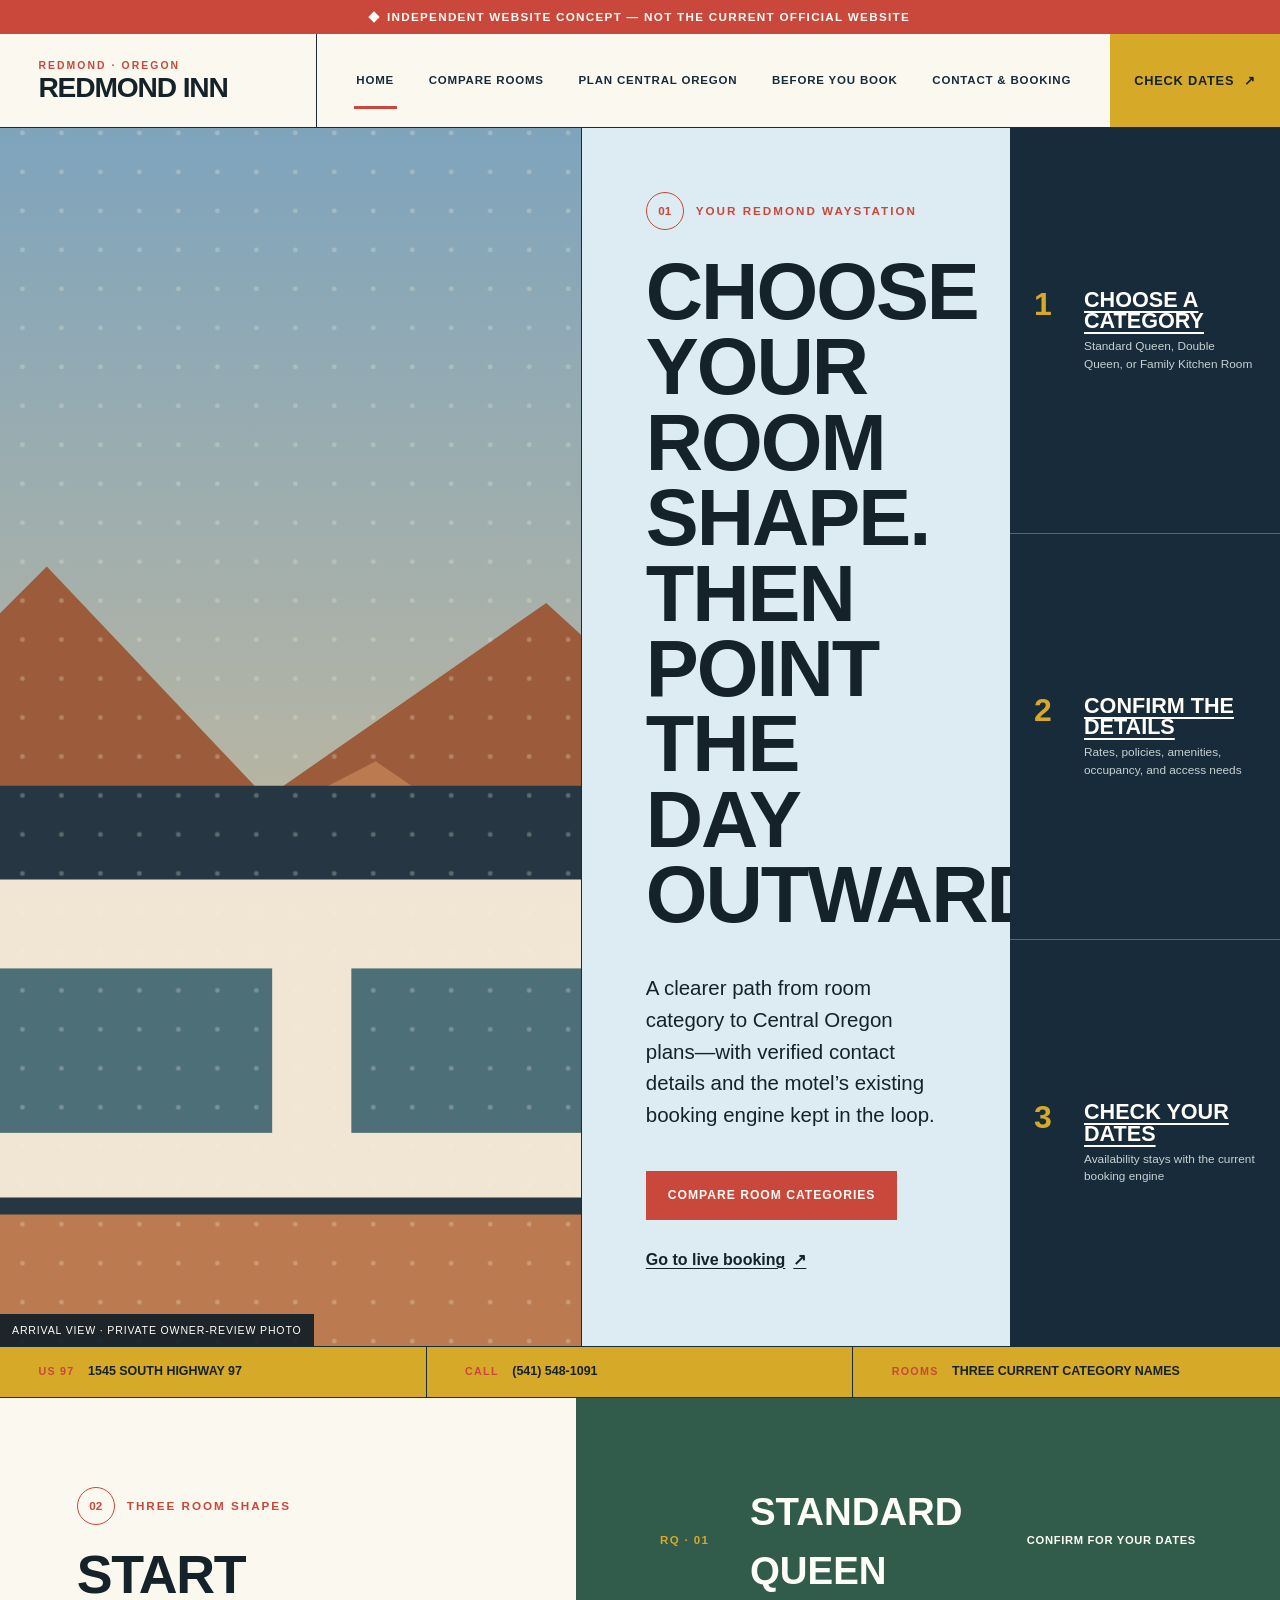
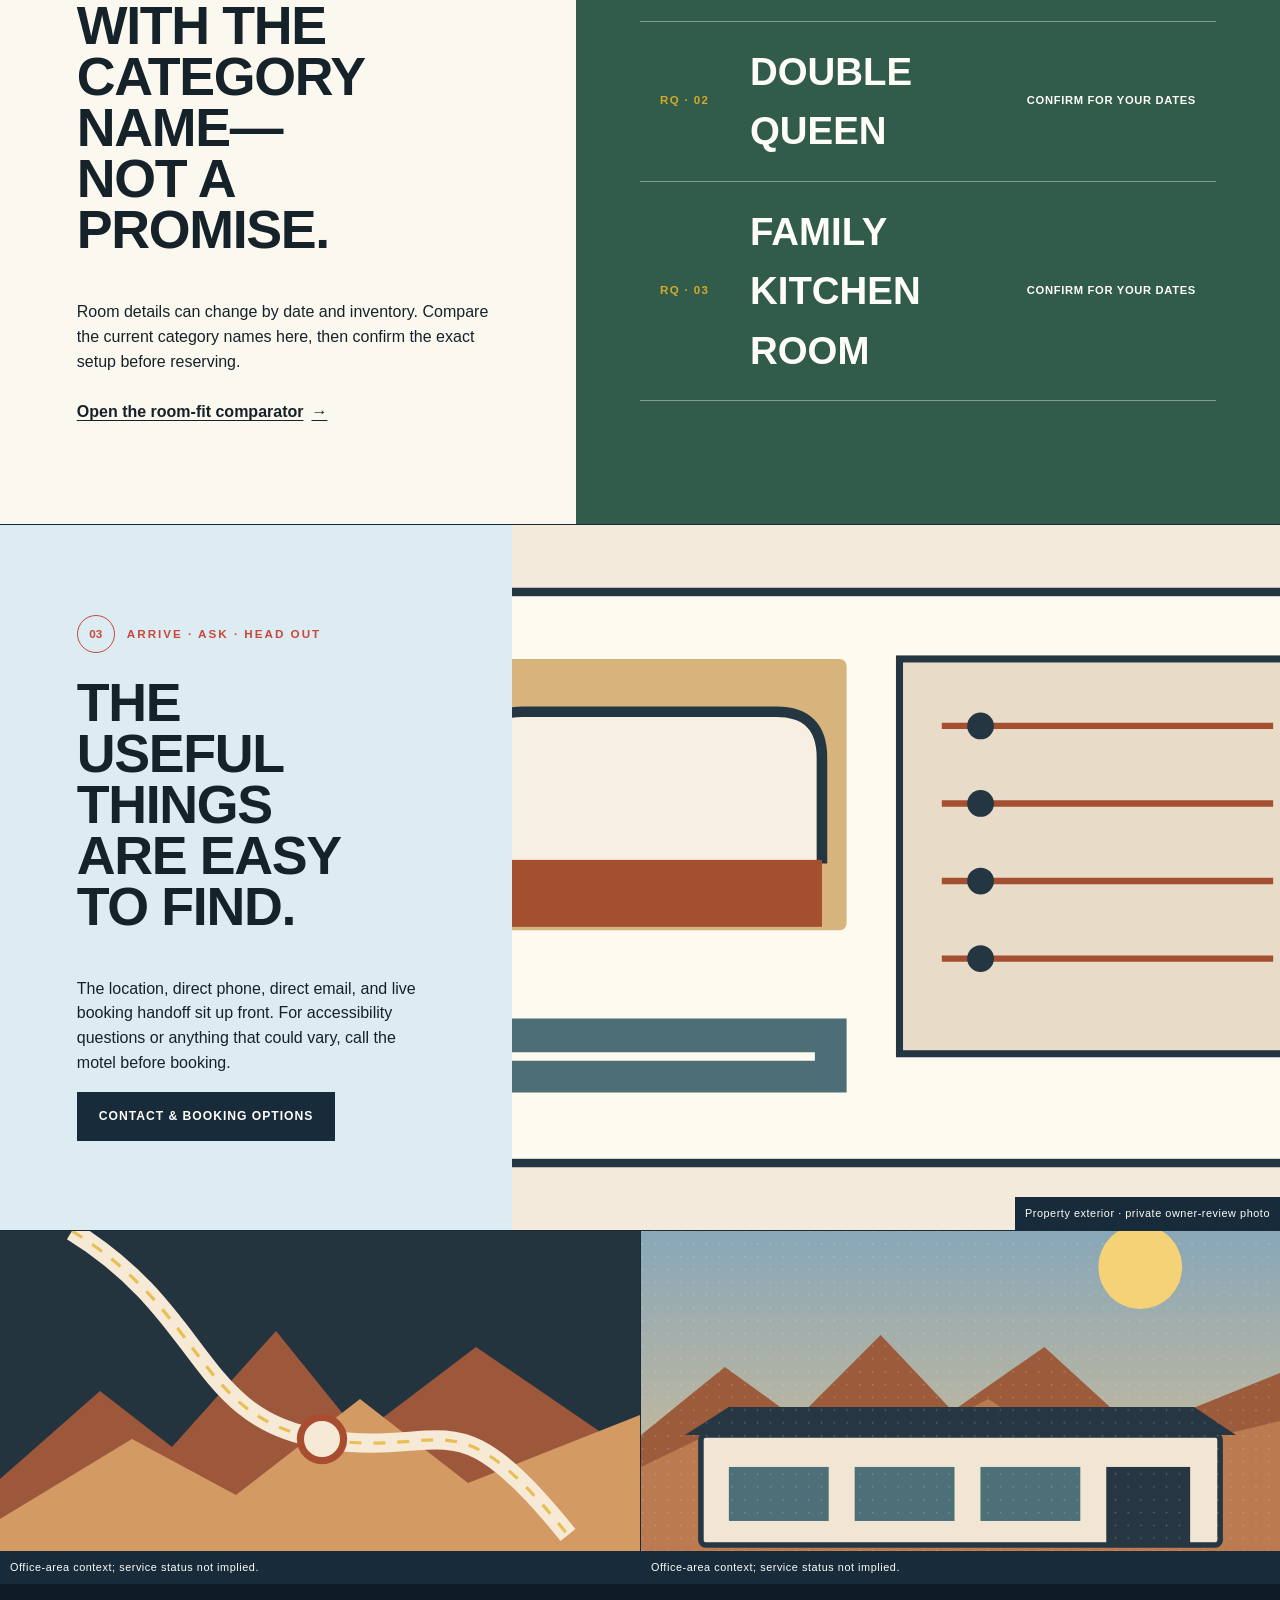
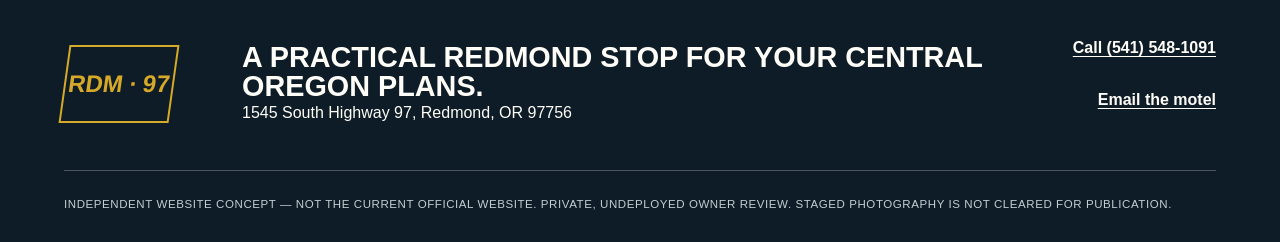
==== index.html @ b7475f48 "Publish sanitized independent concept preview" ====
<!doctype html>
<html lang="en">
<head>
  <meta charset="utf-8">
  <meta name="viewport" content="width=device-width, initial-scale=1">
  <meta name="robots" content="noindex, nofollow, noarchive">
  <meta name="googlebot" content="noindex, nofollow, noarchive">
  <meta name="referrer" content="no-referrer">
  <meta http-equiv="X-UA-Compatible" content="IE=edge">
  <title>Redmond Inn | Private Owner-Review Concept</title>
  <meta name="description" content="Private, undeployed website concept for Redmond Inn in Redmond, Oregon.">
  <link rel="stylesheet" href="./assets/styles.css">
</head>
<body data-route="home">
  
    <a class="skip-link" href="#main-content">Skip to main content</a>
    <div class="concept-strip"><span class="concept-dot" aria-hidden="true"></span>Independent website concept — not the current official website</div>
    <header class="site-header">
      <a class="brand" href="./index.html" aria-label="Redmond Inn concept home">
        <span class="brand-kicker">Redmond · Oregon</span>
        <span class="brand-name">Redmond Inn</span>
      </a>
      <button class="nav-toggle" type="button" aria-expanded="false" aria-controls="primary-nav"><span>Menu</span><span class="nav-toggle-mark" aria-hidden="true">+</span></button>
      <nav class="primary-nav" id="primary-nav" aria-label="Primary navigation"><a href="./index.html" aria-current="page">Home</a><a href="./compare-rooms/index.html">Compare Rooms</a><a href="./plan-central-oregon/index.html">Plan Central Oregon</a><a href="./before-you-book/index.html">Before You Book</a><a href="./contact-booking/index.html">Contact & Booking</a></nav>
      <a class="header-book" href="https://live.ipms247.com/booking/book-rooms-redmondinn">Check dates <span aria-hidden="true">↗</span></a>
    </header>
  <main id="main-content">
    <section class="home-masthead" aria-labelledby="home-title">
      <div class="masthead-photo">
        <img class="hero-image" src="assets/public-art/desert-waystation.svg" alt="Redmond Inn motel exterior and roadside sign" loading="lazy" decoding="async">
        <p class="photo-label">Arrival view · private owner-review photo</p>
      </div>
      <div class="masthead-copy">
        <p class="route-eyebrow"><span>01</span>Your Redmond waystation</p>
        <h1 id="home-title">Choose your room shape. Then point the day outward.</h1>
        <p class="lede">A clearer path from room category to Central Oregon plans—with verified contact details and the motel’s existing booking engine kept in the loop.</p>
        <div class="masthead-actions">
          <a class="button button-primary" href="./compare-rooms/index.html">Compare room categories</a>
          <a class="text-link" href="https://live.ipms247.com/booking/book-rooms-redmondinn">Go to live booking <span aria-hidden="true">↗</span></a>
        </div>
      </div>
      <aside class="decision-rail" aria-label="Three-step booking path">
        <ol>
          <li><span>1</span><a href="./compare-rooms/index.html">Choose a category</a><small>Standard Queen, Double Queen, or Family Kitchen Room</small></li>
          <li><span>2</span><a href="./before-you-book/index.html">Confirm the details</a><small>Rates, policies, amenities, occupancy, and access needs</small></li>
          <li><span>3</span><a href="https://live.ipms247.com/booking/book-rooms-redmondinn">Check your dates</a><small>Availability stays with the current booking engine</small></li>
        </ol>
      </aside>
    </section>

    <section class="route-band" aria-label="Verified motel details">
      <p><span>US 97</span> 1545 South Highway 97</p>
      <p><span>Call</span> (541) 548-1091</p>
      <p><span>Rooms</span> Three current category names</p>
    </section>

    <section class="home-rooms content-grid" aria-labelledby="room-shapes-title">
      <div class="section-intro">
        <p class="route-eyebrow"><span>02</span>Three room shapes</p>
        <h2 id="room-shapes-title">Start with the category name—not a promise.</h2>
        <p>Room details can change by date and inventory. Compare the current category names here, then confirm the exact setup before reserving.</p>
        <a class="text-link" href="./compare-rooms/index.html">Open the room-fit comparator <span aria-hidden="true">→</span></a>
      </div>
      <div class="room-key-stack" aria-label="Current room categories">
        <a href="./compare-rooms/index.html#standard-queen"><span>RQ · 01</span><strong>Standard Queen</strong><em>Confirm for your dates</em></a>
        <a href="./compare-rooms/index.html#double-queen"><span>RQ · 02</span><strong>Double Queen</strong><em>Confirm for your dates</em></a>
        <a href="./compare-rooms/index.html#family-kitchen"><span>RQ · 03</span><strong>Family Kitchen Room</strong><em>Confirm for your dates</em></a>
      </div>
    </section>

    <section class="arrival-story" aria-labelledby="arrival-title">
      <div class="arrival-copy">
        <p class="route-eyebrow"><span>03</span>Arrive · ask · head out</p>
        <h2 id="arrival-title">The useful things are easy to find.</h2>
        <p>The location, direct phone, direct email, and live booking handoff sit up front. For accessibility questions or anything that could vary, call the motel before booking.</p>
        <a class="button button-dark" href="./contact-booking/index.html">Contact & booking options</a>
      </div>
      <figure class="arrival-wide">
        <img class="wide-image" src="assets/public-art/room-ledger.svg" alt="Long exterior view of the two-story Redmond Inn motel" loading="lazy" decoding="async">
        <figcaption>Property exterior · private owner-review photo</figcaption>
      </figure>
      <div class="office-pair">
        <figure><img class="" src="assets/public-art/central-oregon-route.svg" alt="Redmond Inn office area with counter and tables" loading="lazy" decoding="async"><figcaption>Office-area context; service status not implied.</figcaption></figure>
        <figure><img class="" src="assets/public-art/desert-waystation.svg" alt="Redmond Inn office seating area near the entrance" loading="lazy" decoding="async"><figcaption>Office-area context; service status not implied.</figcaption></figure>
      </div>
    </section></main>
  
    <footer class="site-footer">
      <div class="footer-marker" aria-hidden="true">RDM · 97</div>
      <div>
        <p class="footer-title">A practical Redmond stop for your Central Oregon plans.</p>
        <p>1545 South Highway 97, Redmond, OR 97756</p>
      </div>
      <div class="footer-actions">
        <a href="tel:+15415481091">Call (541) 548-1091</a>
        <a href="mailto:redmond_inn@yahoo.com">Email the motel</a>
      </div>
      <p class="footer-concept">Independent website concept — not the current official website. Private, undeployed owner review. Staged photography is not cleared for publication.</p>
    </footer>
    <script src="./assets/site.js" defer></script>
</body>
</html>
---- assets/styles.css ----
:root {
  --basalt: #172b3b;
  --basalt-deep: #0d1c27;
  --sky: #dcecf2;
  --sand: #f3efe3;
  --paper: #fbf8ef;
  --gold: #d6a928;
  --green: #315c4c;
  --red: #c9473b;
  --ink: #15222a;
  --muted: #58666d;
  --line: #9ba6a4;
  --white: #fffdf7;
  --display: "Arial Narrow", "Bahnschrift Condensed", "Roboto Condensed", sans-serif;
  --body: Inter, Aptos, "Segoe UI", Arial, sans-serif;
  --max: 1440px;
}

*, *::before, *::after { box-sizing: border-box; }
html { scroll-behavior: smooth; }
body {
  margin: 0;
  min-width: 320px;
  overflow-x: hidden;
  background: var(--paper);
  color: var(--ink);
  font-family: var(--body);
  font-size: 16px;
  line-height: 1.55;
}
img { display: block; width: 100%; height: auto; }
a { color: inherit; text-underline-offset: 0.18em; }
button, a { -webkit-tap-highlight-color: transparent; }
button { font: inherit; }
h1, h2, h3, p, figure { margin-top: 0; }
h1, h2, h3 {
  font-family: var(--display);
  font-stretch: condensed;
  line-height: 0.95;
  letter-spacing: -0.025em;
  text-transform: uppercase;
}
h1 { max-width: 18ch; margin-bottom: 0.5em; font-size: clamp(3rem, 7vw, 7.4rem); }
h2 { font-size: clamp(2rem, 4.2vw, 4.3rem); }
p { max-width: 68ch; }
:focus-visible { outline: 4px solid var(--gold); outline-offset: 3px; }

.skip-link {
  position: fixed;
  z-index: 100;
  top: 12px;
  left: 12px;
  padding: 12px 16px;
  transform: translateY(-160%);
  background: var(--white);
  color: var(--basalt);
  font-weight: 800;
}
.skip-link:focus { transform: none; }
.concept-strip {
  display: flex;
  min-height: 34px;
  align-items: center;
  justify-content: center;
  gap: 9px;
  padding: 6px 18px;
  background: var(--red);
  color: var(--white);
  font-size: 0.73rem;
  font-weight: 800;
  letter-spacing: 0.11em;
  text-align: center;
  text-transform: uppercase;
}
.concept-dot { width: 8px; height: 8px; background: var(--white); transform: rotate(45deg); }
.site-header {
  position: relative;
  z-index: 20;
  display: grid;
  grid-template-columns: minmax(170px, 0.8fr) minmax(540px, 2fr) auto;
  min-height: 94px;
  align-items: stretch;
  border-bottom: 1px solid var(--basalt);
  background: var(--paper);
}
.brand {
  display: flex;
  min-height: 44px;
  flex-direction: column;
  justify-content: center;
  padding: 14px clamp(18px, 3vw, 52px);
  border-right: 1px solid var(--basalt);
  text-decoration: none;
}
.brand-kicker { color: var(--red); font-size: 0.65rem; font-weight: 900; letter-spacing: 0.2em; text-transform: uppercase; }
.brand-name { font-family: var(--display); font-size: clamp(1.55rem, 2.2vw, 2.4rem); font-weight: 900; letter-spacing: -0.04em; line-height: 1; text-transform: uppercase; }
.primary-nav { display: flex; align-items: stretch; justify-content: center; }
.primary-nav a {
  position: relative;
  display: flex;
  min-height: 44px;
  align-items: center;
  padding: 12px clamp(9px, 1.35vw, 22px);
  color: var(--basalt);
  font-size: 0.72rem;
  font-weight: 800;
  letter-spacing: 0.07em;
  text-align: center;
  text-decoration: none;
  text-transform: uppercase;
}
.primary-nav a::after { position: absolute; right: 20%; bottom: 18px; left: 20%; height: 3px; background: var(--red); content: ""; transform: scaleX(0); }
.primary-nav a:hover::after, .primary-nav a[aria-current="page"]::after { transform: scaleX(1); }
.header-book {
  display: flex;
  min-width: 155px;
  min-height: 44px;
  align-items: center;
  justify-content: center;
  gap: 10px;
  padding: 16px 24px;
  background: var(--gold);
  font-size: 0.8rem;
  font-weight: 900;
  letter-spacing: 0.06em;
  text-decoration: none;
  text-transform: uppercase;
}
.nav-toggle { display: none; }

main { max-width: var(--max); margin: 0 auto; }
.route-eyebrow { display: flex; align-items: center; gap: 12px; margin-bottom: 24px; color: var(--red); font-size: 0.73rem; font-weight: 900; letter-spacing: 0.17em; text-transform: uppercase; }
.route-eyebrow span { display: grid; width: 38px; height: 38px; place-items: center; border: 1px solid currentColor; border-radius: 50%; letter-spacing: 0; }
.lede { max-width: 58ch; font-size: clamp(1.05rem, 1.6vw, 1.35rem); line-height: 1.55; }
.button {
  display: inline-flex;
  min-height: 48px;
  align-items: center;
  justify-content: center;
  gap: 8px;
  padding: 13px 20px;
  border: 2px solid transparent;
  font-size: 0.76rem;
  font-weight: 900;
  letter-spacing: 0.08em;
  text-align: center;
  text-decoration: none;
  text-transform: uppercase;
}
.button-primary { background: var(--red); color: var(--white); }
.button-dark { background: var(--basalt); color: var(--white); }
.button-outline { border-color: var(--basalt); background: transparent; color: var(--basalt); }
.button:hover { filter: brightness(1.1); }
.text-link { display: inline-flex; min-height: 44px; align-items: center; gap: 8px; font-weight: 800; }
.topo-label { color: var(--red); font-size: 0.72rem; font-weight: 900; letter-spacing: 0.16em; text-transform: uppercase; }

.home-masthead {
  display: grid;
  min-height: 740px;
  grid-template-columns: minmax(0, 1.15fr) minmax(360px, 0.85fr) 270px;
  grid-template-rows: 1fr;
  background: var(--sky);
  border-bottom: 1px solid var(--basalt);
}
.masthead-photo { position: relative; min-height: 700px; overflow: hidden; }
.hero-image { height: 100%; object-fit: cover; }
.photo-label { position: absolute; bottom: 0; left: 0; max-width: none; margin: 0; padding: 8px 12px; background: rgba(13,28,39,0.9); color: var(--white); font-size: 0.66rem; letter-spacing: 0.08em; text-transform: uppercase; }
.masthead-copy { display: flex; flex-direction: column; justify-content: center; padding: clamp(40px, 5vw, 88px); border-left: 1px solid var(--basalt); }
.masthead-copy h1 { font-size: clamp(3.4rem, 6.2vw, 6.8rem); }
.masthead-actions { display: flex; flex-wrap: wrap; align-items: center; gap: 18px; margin-top: 20px; }
.decision-rail { background: var(--basalt); color: var(--white); }
.decision-rail ol { height: 100%; margin: 0; padding: 0; list-style: none; }
.decision-rail li { display: grid; min-height: 33.333%; grid-template-columns: 38px 1fr; align-content: center; gap: 6px 12px; padding: 28px 24px; border-bottom: 1px solid rgba(255,255,255,0.28); }
.decision-rail li:last-child { border-bottom: 0; }
.decision-rail li > span { grid-row: 1 / span 2; color: var(--gold); font-family: var(--display); font-size: 2rem; font-weight: 900; line-height: 1; }
.decision-rail a { display: flex; min-height: 44px; align-items: center; font-family: var(--display); font-size: 1.35rem; font-weight: 900; line-height: 1; text-transform: uppercase; }
.decision-rail small { color: #c7d1d1; font-size: 0.74rem; line-height: 1.45; }
.route-band { display: grid; grid-template-columns: repeat(3, 1fr); border-bottom: 1px solid var(--basalt); background: var(--gold); }
.route-band p { margin: 0; padding: 15px clamp(18px, 3vw, 44px); border-right: 1px solid var(--basalt); font-size: 0.78rem; font-weight: 800; text-transform: uppercase; }
.route-band p:last-child { border-right: 0; }
.route-band span { margin-right: 10px; color: var(--red); font-size: 0.67rem; letter-spacing: 0.12em; }
.content-grid { display: grid; grid-template-columns: 0.9fr 1.1fr; border-bottom: 1px solid var(--basalt); }
.section-intro { padding: clamp(60px, 7vw, 110px) clamp(24px, 6vw, 90px); background: var(--paper); }
.section-intro h2 { max-width: 10ch; }
.room-key-stack { padding: clamp(36px, 5vw, 74px); background: var(--green); }
.room-key-stack a { display: grid; grid-template-columns: 90px 1fr auto; min-height: 110px; align-items: center; padding: 20px; border-bottom: 1px solid rgba(255,255,255,0.4); color: var(--white); text-decoration: none; }
.room-key-stack a:hover { background: rgba(255,255,255,0.08); }
.room-key-stack span { color: var(--gold); font-size: 0.72rem; font-weight: 900; letter-spacing: 0.12em; }
.room-key-stack strong { font-family: var(--display); font-size: clamp(1.7rem, 3vw, 3rem); text-transform: uppercase; }
.room-key-stack em { font-size: 0.7rem; font-style: normal; font-weight: 800; letter-spacing: 0.06em; text-align: right; text-transform: uppercase; }
.arrival-story { display: grid; grid-template-columns: 0.8fr 1.2fr; }
.arrival-copy { padding: clamp(60px, 7vw, 110px) clamp(24px, 6vw, 90px); background: var(--sky); }
.arrival-copy h2 { max-width: 10ch; }
.arrival-wide { position: relative; min-height: 470px; margin: 0; }
.wide-image { height: 100%; object-fit: cover; }
figcaption { padding: 8px 10px; background: var(--basalt); color: var(--white); font-size: 0.68rem; letter-spacing: 0.05em; }
.arrival-wide figcaption { position: absolute; right: 0; bottom: 0; }
.office-pair { display: grid; grid-column: 1 / -1; grid-template-columns: 1fr 1fr; }
.office-pair figure { margin: 0; border-top: 1px solid var(--basalt); }
.office-pair figure + figure { border-left: 1px solid var(--basalt); }
.office-pair img { aspect-ratio: 16 / 8; object-fit: cover; }

.page-heading { display: grid; grid-template-columns: minmax(0, 1.2fr) minmax(330px, 0.65fr); align-items: end; gap: clamp(30px, 6vw, 110px); min-height: 480px; padding: clamp(60px, 8vw, 120px) clamp(24px, 7vw, 104px); border-bottom: 1px solid var(--basalt); }
.page-heading h1 { margin-bottom: 0; }
.rooms-heading { background: var(--sky); }
.plan-heading { background: var(--gold); }
.before-heading { background: var(--green); color: var(--white); }
.before-heading .route-eyebrow { color: var(--gold); }
.contact-heading { background: var(--basalt); color: var(--white); }
.contact-heading .route-eyebrow { color: var(--gold); }

.comparator { display: grid; grid-template-columns: 0.65fr 1fr 1fr; border-bottom: 1px solid var(--basalt); }
.comparator-label, .comparator-result { padding: clamp(28px, 4vw, 56px); }
.comparator-label { background: var(--basalt); color: var(--white); }
.comparator-label span, .comparator-result > span { color: var(--gold); font-size: 0.68rem; font-weight: 900; letter-spacing: 0.16em; text-transform: uppercase; }
.comparator-label p { margin: 15px 0 0; font-family: var(--display); font-size: 2rem; font-weight: 800; line-height: 1; text-transform: uppercase; }
.comparator-controls { display: grid; }
.comparator-controls button { display: grid; grid-template-columns: 40px 1fr; min-height: 72px; align-items: center; border: 0; border-bottom: 1px solid var(--basalt); background: var(--paper); color: var(--basalt); text-align: left; text-transform: uppercase; cursor: pointer; }
.comparator-controls button:last-child { border-bottom: 0; }
.comparator-controls button[aria-pressed="true"] { background: var(--red); color: var(--white); }
.comparator-controls button span { font-family: var(--display); font-size: 1.5rem; font-weight: 900; text-align: center; }
.comparator-result { border-left: 1px solid var(--basalt); background: var(--gold); }
.comparator-result strong { display: block; margin: 12px 0; font-family: var(--display); font-size: clamp(2rem, 4vw, 4rem); line-height: 0.95; text-transform: uppercase; }
.room-list { background: var(--paper); }
.room-card { display: grid; grid-template-columns: minmax(300px, 0.65fr) minmax(0, 1.35fr); border-bottom: 1px solid var(--basalt); scroll-margin-top: 20px; }
.room-card[data-selected="true"] { box-shadow: inset 9px 0 var(--red); }
.room-card-heading { padding: clamp(42px, 6vw, 86px); }
.room-number { color: var(--red); font-size: 0.72rem; font-weight: 900; letter-spacing: 0.16em; }
.room-card h2 { margin: 20px 0; }
.room-gallery { display: grid; min-height: 430px; border-left: 1px solid var(--basalt); }
.room-gallery-2 { grid-template-columns: 1fr 1fr; }
.room-gallery-3 { grid-template-columns: 1fr 1fr; grid-template-rows: 1fr 1fr; }
.room-gallery-3 img:first-child { grid-row: 1 / -1; }
.room-gallery img { height: 100%; min-height: 0; object-fit: cover; }
.room-gallery img + img { border-left: 1px solid var(--basalt); }
.room-gallery-3 img:nth-child(3) { border-top: 1px solid var(--basalt); }
.confirm-grid { display: grid; grid-column: 1 / -1; grid-template-columns: repeat(4, 1fr); margin: 0; border-top: 1px solid var(--basalt); }
.confirm-grid div { padding: 22px clamp(16px, 2.5vw, 32px); border-right: 1px solid var(--basalt); }
.confirm-grid div:last-child { border-right: 0; }
.confirm-grid dt { color: var(--red); font-size: 0.66rem; font-weight: 900; letter-spacing: 0.1em; text-transform: uppercase; }
.confirm-grid dd { margin: 6px 0 0; font-weight: 750; }
.card-actions { display: flex; grid-column: 1 / -1; align-items: center; gap: 22px; padding: 22px clamp(20px, 4vw, 56px); border-top: 1px solid var(--basalt); background: var(--sky); }
.truth-callout { display: grid; grid-template-columns: 180px 1fr auto; align-items: center; gap: 36px; padding: clamp(45px, 6vw, 85px); background: var(--gold); }
.truth-callout h2 { max-width: 14ch; margin-bottom: 12px; }
.truth-marker { display: grid; aspect-ratio: 1; place-items: center; border: 2px solid var(--basalt); border-radius: 50%; font-family: var(--display); font-weight: 900; text-align: center; text-transform: uppercase; }

.landscape-feature { display: grid; grid-template-columns: 1.55fr 0.65fr; border-bottom: 1px solid var(--basalt); }
.landscape-feature figure { position: relative; min-height: 620px; margin: 0; }
.landscape-image { height: 100%; object-fit: cover; }
.landscape-feature figcaption { position: absolute; bottom: 0; left: 0; }
.landscape-copy { display: flex; flex-direction: column; justify-content: end; padding: clamp(45px, 6vw, 90px); background: var(--basalt); color: var(--white); }
.landscape-copy h2 { margin: 20px 0; }
.planning-grid { display: grid; grid-template-columns: repeat(4, 1fr); }
.planning-grid article { min-height: 370px; padding: clamp(30px, 4vw, 58px); border-right: 1px solid var(--basalt); border-bottom: 1px solid var(--basalt); }
.planning-grid article:last-child { border-right: 0; }
.planning-grid article:nth-child(even) { background: var(--sky); }
.planning-grid article > span { display: block; margin-bottom: 70px; color: var(--red); font-family: var(--display); font-size: 2.5rem; font-weight: 900; }
.planning-grid h2 { font-size: clamp(1.8rem, 2.7vw, 2.8rem); }
.direction-strip { display: grid; grid-template-columns: 1fr 2fr 1fr; align-items: center; padding: 22px clamp(22px, 5vw, 70px); background: var(--red); color: var(--white); text-align: center; }
.direction-strip p { margin: 0; font-size: 0.74rem; font-weight: 900; letter-spacing: 0.1em; text-transform: uppercase; }
.direction-strip strong { font-family: var(--display); font-size: clamp(1.4rem, 2.5vw, 2.8rem); letter-spacing: 0.06em; }
.next-step-panel { display: grid; grid-template-columns: 1fr auto; align-items: end; gap: 40px; padding: clamp(60px, 8vw, 120px); background: var(--paper); }
.next-step-panel h2 { max-width: 13ch; }
.stacked-actions { display: grid; min-width: 230px; gap: 12px; }

.confirmation-board { display: grid; grid-template-columns: 0.7fr 1.3fr; border-bottom: 1px solid var(--basalt); }
.board-intro { padding: clamp(45px, 6vw, 90px); background: var(--gold); }
.board-intro > span { font-size: 0.7rem; font-weight: 900; letter-spacing: 0.15em; text-transform: uppercase; }
.board-intro h2 { margin-top: 60px; }
.confirmation-list details { border-bottom: 1px solid var(--basalt); background: var(--paper); }
.confirmation-list details:last-child { border-bottom: 0; }
.confirmation-list summary { display: grid; min-height: 76px; grid-template-columns: 52px 1fr 30px; align-items: center; padding: 14px 24px; font-family: var(--display); font-size: clamp(1.3rem, 2.4vw, 2.2rem); font-weight: 900; line-height: 1; text-transform: uppercase; cursor: pointer; }
.confirmation-list summary::marker { content: ""; }
.confirmation-list summary span { color: var(--red); font-size: 1rem; }
.confirmation-list summary b { font-size: 1.8rem; font-weight: 400; }
.confirmation-list details[open] summary b { transform: rotate(45deg); }
.confirmation-list details p { margin: 0; padding: 0 70px 26px 76px; color: var(--muted); }
.call-path { display: grid; grid-template-columns: 150px 1fr auto; align-items: center; gap: clamp(26px, 5vw, 70px); padding: clamp(50px, 7vw, 100px); background: var(--sky); }
.call-path-marker { display: grid; aspect-ratio: 1; place-items: center; border: 2px solid var(--basalt); border-radius: 50%; font-family: var(--display); font-size: 2rem; font-weight: 900; line-height: 0.9; text-align: center; }
.call-path h2 { max-width: 15ch; margin: 20px 0; }
.booking-boundary { display: grid; grid-template-columns: 0.8fr 1fr 0.7fr; gap: 60px; padding: clamp(55px, 7vw, 100px); background: var(--basalt); color: var(--white); }
.booking-boundary > div > span { color: var(--gold); font-size: 0.68rem; font-weight: 900; letter-spacing: 0.15em; text-transform: uppercase; }
.booking-boundary ul { margin: 0; padding: 0; list-style: none; }
.booking-boundary li { padding: 12px 0; border-bottom: 1px solid rgba(255,255,255,0.3); font-weight: 800; }

.contact-switchboard { display: grid; grid-template-columns: 1.1fr 1fr 1fr; }
.contact-card { display: flex; min-width: 0; min-height: 430px; flex-direction: column; align-items: flex-start; padding: clamp(38px, 5vw, 72px); border-right: 1px solid var(--basalt); border-bottom: 1px solid var(--basalt); background: var(--paper); }
.contact-card:last-child { border-right: 0; }
.contact-card-book { background: var(--gold); }
.contact-code { color: var(--red); font-size: 0.7rem; font-weight: 900; letter-spacing: 0.15em; }
.contact-card h2 { margin: 50px 0 22px; overflow-wrap: anywhere; font-size: clamp(2rem, 3.6vw, 3.8rem); }
.contact-card .button { margin-top: auto; }
.address-panel { display: grid; grid-template-columns: 1.25fr 0.75fr; align-items: center; gap: 50px; padding: clamp(55px, 8vw, 115px); background: var(--sky); }
.address-panel h2 { margin: 24px 0 0; }
.address-note { padding: 34px; border: 1px solid var(--basalt); background: var(--paper); }
.address-note strong { color: var(--red); font-size: 0.72rem; letter-spacing: 0.13em; text-transform: uppercase; }
.address-note p { margin: 14px 0 0; }
.contact-assurance { padding: clamp(60px, 9vw, 130px) 24px; text-align: center; }
.contact-assurance h2 { margin: 50px auto 20px; }
.contact-assurance p { margin-right: auto; margin-left: auto; }
.assurance-line { display: grid; max-width: 800px; grid-template-columns: 1fr auto 1fr; align-items: center; gap: 20px; margin: 0 auto; color: var(--red); font-size: 0.68rem; letter-spacing: 0.15em; }
.assurance-line span { height: 1px; background: var(--red); }

.site-footer {
  display: grid;
  max-width: var(--max);
  grid-template-columns: 140px 1fr auto;
  align-items: center;
  gap: 38px;
  margin: 0 auto;
  padding: 52px clamp(24px, 5vw, 72px) 28px;
  background: var(--basalt-deep);
  color: var(--white);
}
.footer-marker { display: grid; width: 110px; height: 78px; place-items: center; border: 2px solid var(--gold); color: var(--gold); font-family: var(--display); font-size: 1.5rem; font-weight: 900; transform: skew(-8deg); }
.footer-title { margin-bottom: 8px; font-family: var(--display); font-size: 1.8rem; font-weight: 900; line-height: 1; text-transform: uppercase; }
.site-footer p { margin-bottom: 0; }
.footer-actions { display: grid; gap: 8px; text-align: right; }
.footer-actions a { min-height: 44px; font-weight: 800; }
.footer-concept { grid-column: 1 / -1; max-width: none; padding-top: 25px; border-top: 1px solid rgba(255,255,255,0.25); color: #c3ced0; font-size: 0.72rem; letter-spacing: 0.05em; text-transform: uppercase; }

@media (max-width: 1100px) {
  .site-header { grid-template-columns: 1fr auto auto; }
  .nav-toggle { display: flex; min-width: 110px; min-height: 44px; align-items: center; justify-content: space-between; gap: 18px; padding: 14px 20px; border: 0; border-right: 1px solid var(--basalt); background: var(--paper); font-size: 0.72rem; font-weight: 900; letter-spacing: 0.1em; text-transform: uppercase; cursor: pointer; }
  .nav-toggle-mark { font-size: 1.6rem; font-weight: 400; }
  .nav-toggle[aria-expanded="true"] .nav-toggle-mark { transform: rotate(45deg); }
  .primary-nav { position: absolute; top: 100%; right: 0; left: 0; display: none; flex-direction: column; border-bottom: 1px solid var(--basalt); background: var(--paper); box-shadow: 0 18px 24px rgba(13,28,39,0.18); }
  .primary-nav[data-open="true"] { display: flex; }
  .primary-nav a { justify-content: center; border-top: 1px solid #c6ccc8; }
  .home-masthead { grid-template-columns: minmax(0, 1.05fr) minmax(340px, 0.95fr); grid-template-rows: 1fr auto; }
  .decision-rail { grid-column: 1 / -1; }
  .decision-rail ol { display: grid; grid-template-columns: repeat(3, 1fr); }
  .decision-rail li { min-height: 160px; border-right: 1px solid rgba(255,255,255,0.28); border-bottom: 0; }
  .decision-rail li:last-child { border-right: 0; }
  .comparator { grid-template-columns: 0.7fr 1fr; }
  .comparator-result { grid-column: 1 / -1; border-top: 1px solid var(--basalt); border-left: 0; }
  .planning-grid { grid-template-columns: repeat(2, 1fr); }
  .planning-grid article:nth-child(2) { border-right: 0; }
  .truth-callout { grid-template-columns: 130px 1fr; }
  .truth-callout .button { grid-column: 2; justify-self: start; }
  .booking-boundary { grid-template-columns: 1fr 1fr; }
  .booking-boundary > p { grid-column: 1 / -1; }
  .contact-switchboard { grid-template-columns: 1fr 1fr; }
  .contact-card-book { grid-column: 1 / -1; min-height: 340px; }
}

@media (max-width: 760px) {
  h1 { font-size: clamp(3rem, 14vw, 5rem); }
  h2 { font-size: clamp(2rem, 10vw, 3.5rem); }
  .concept-strip { min-height: 44px; font-size: 0.62rem; }
  .site-header { grid-template-columns: 1fr auto; min-height: 76px; }
  .brand { padding: 12px 18px; border-right: 0; }
  .header-book { display: none; }
  .nav-toggle { min-width: 104px; border-left: 1px solid var(--basalt); border-right: 0; }
  .home-masthead { display: flex; min-height: 0; flex-direction: column; }
  .masthead-photo { min-height: 330px; order: 2; }
  .masthead-copy { order: 1; padding: 48px 22px 42px; border-left: 0; }
  .masthead-copy h1 { font-size: clamp(3.25rem, 16vw, 5.2rem); }
  .decision-rail { order: 3; }
  .decision-rail ol { grid-template-columns: 1fr; }
  .decision-rail li { min-height: 140px; border-right: 0; border-bottom: 1px solid rgba(255,255,255,0.28); }
  .route-band { grid-template-columns: 1fr; }
  .route-band p { border-right: 0; border-bottom: 1px solid var(--basalt); }
  .route-band p:last-child { border-bottom: 0; }
  .content-grid, .arrival-story, .page-heading, .landscape-feature, .confirmation-board, .address-panel { grid-template-columns: 1fr; }
  .section-intro, .arrival-copy { padding: 58px 22px; }
  .room-key-stack { padding: 22px; }
  .room-key-stack a { grid-template-columns: 58px 1fr; min-height: 100px; padding: 14px 5px; }
  .room-key-stack em { display: none; }
  .arrival-wide { min-height: 340px; }
  .office-pair { grid-template-columns: 1fr; }
  .office-pair figure + figure { border-left: 0; }
  .office-pair img { aspect-ratio: 4 / 3; }
  .page-heading { min-height: 520px; align-items: end; gap: 25px; padding: 60px 22px; }
  .page-heading .lede { margin-bottom: 0; }
  .comparator { grid-template-columns: 1fr; }
  .comparator-result { grid-column: auto; }
  .room-card { grid-template-columns: 1fr; }
  .room-card-heading { padding: 55px 22px 36px; }
  .room-gallery { min-height: 500px; border-top: 1px solid var(--basalt); border-left: 0; }
  .room-gallery-2, .room-gallery-3 { grid-template-columns: 1fr; grid-template-rows: repeat(2, minmax(240px, 1fr)); }
  .room-gallery-3 { grid-template-rows: repeat(3, minmax(240px, 1fr)); }
  .room-gallery-3 img:first-child { grid-row: auto; }
  .room-gallery img + img { border-top: 1px solid var(--basalt); border-left: 0; }
  .confirm-grid { grid-template-columns: 1fr 1fr; }
  .confirm-grid div:nth-child(2) { border-right: 0; }
  .confirm-grid div:nth-child(-n+2) { border-bottom: 1px solid var(--basalt); }
  .card-actions { flex-direction: column; align-items: stretch; }
  .truth-callout { grid-template-columns: 1fr; padding: 55px 22px; }
  .truth-marker { width: 120px; }
  .truth-callout .button { grid-column: auto; }
  .landscape-feature figure { min-height: 430px; }
  .landscape-copy { padding: 55px 22px; }
  .planning-grid { grid-template-columns: 1fr; }
  .planning-grid article { min-height: 310px; border-right: 0; }
  .planning-grid article:nth-child(even) { background: var(--sky); }
  .planning-grid article > span { margin-bottom: 50px; }
  .direction-strip { grid-template-columns: 1fr; gap: 6px; }
  .direction-strip p { display: none; }
  .next-step-panel { grid-template-columns: 1fr; padding: 60px 22px; }
  .stacked-actions { min-width: 0; }
  .board-intro { padding: 55px 22px; }
  .board-intro h2 { margin-top: 45px; }
  .confirmation-list summary { grid-template-columns: 42px 1fr 24px; padding: 14px; }
  .confirmation-list details p { padding: 0 26px 24px 58px; }
  .call-path { grid-template-columns: 1fr; padding: 60px 22px; }
  .call-path-marker { width: 120px; }
  .booking-boundary { grid-template-columns: 1fr; gap: 35px; padding: 60px 22px; }
  .booking-boundary > p { grid-column: auto; }
  .contact-switchboard { grid-template-columns: 1fr; }
  .contact-card-book { grid-column: auto; }
  .contact-card { min-height: 380px; border-right: 0; }
  .address-panel { gap: 35px; padding: 60px 22px; }
  .contact-assurance { padding: 70px 22px; }
  .site-footer { grid-template-columns: 1fr; gap: 24px; padding: 48px 22px 24px; }
  .footer-actions { text-align: left; }
}

@media (prefers-reduced-motion: reduce) {
  html { scroll-behavior: auto; }
  *, *::before, *::after { scroll-behavior: auto !important; transition-duration: 0.01ms !important; animation-duration: 0.01ms !important; animation-iteration-count: 1 !important; }
}

@media print {
  .nav-toggle, .header-book, .masthead-actions, .card-actions, .stacked-actions { display: none !important; }
  body { background: white; color: black; }
  .concept-strip, .site-footer, .decision-rail, .landscape-copy, .booking-boundary { background: white; color: black; }
}
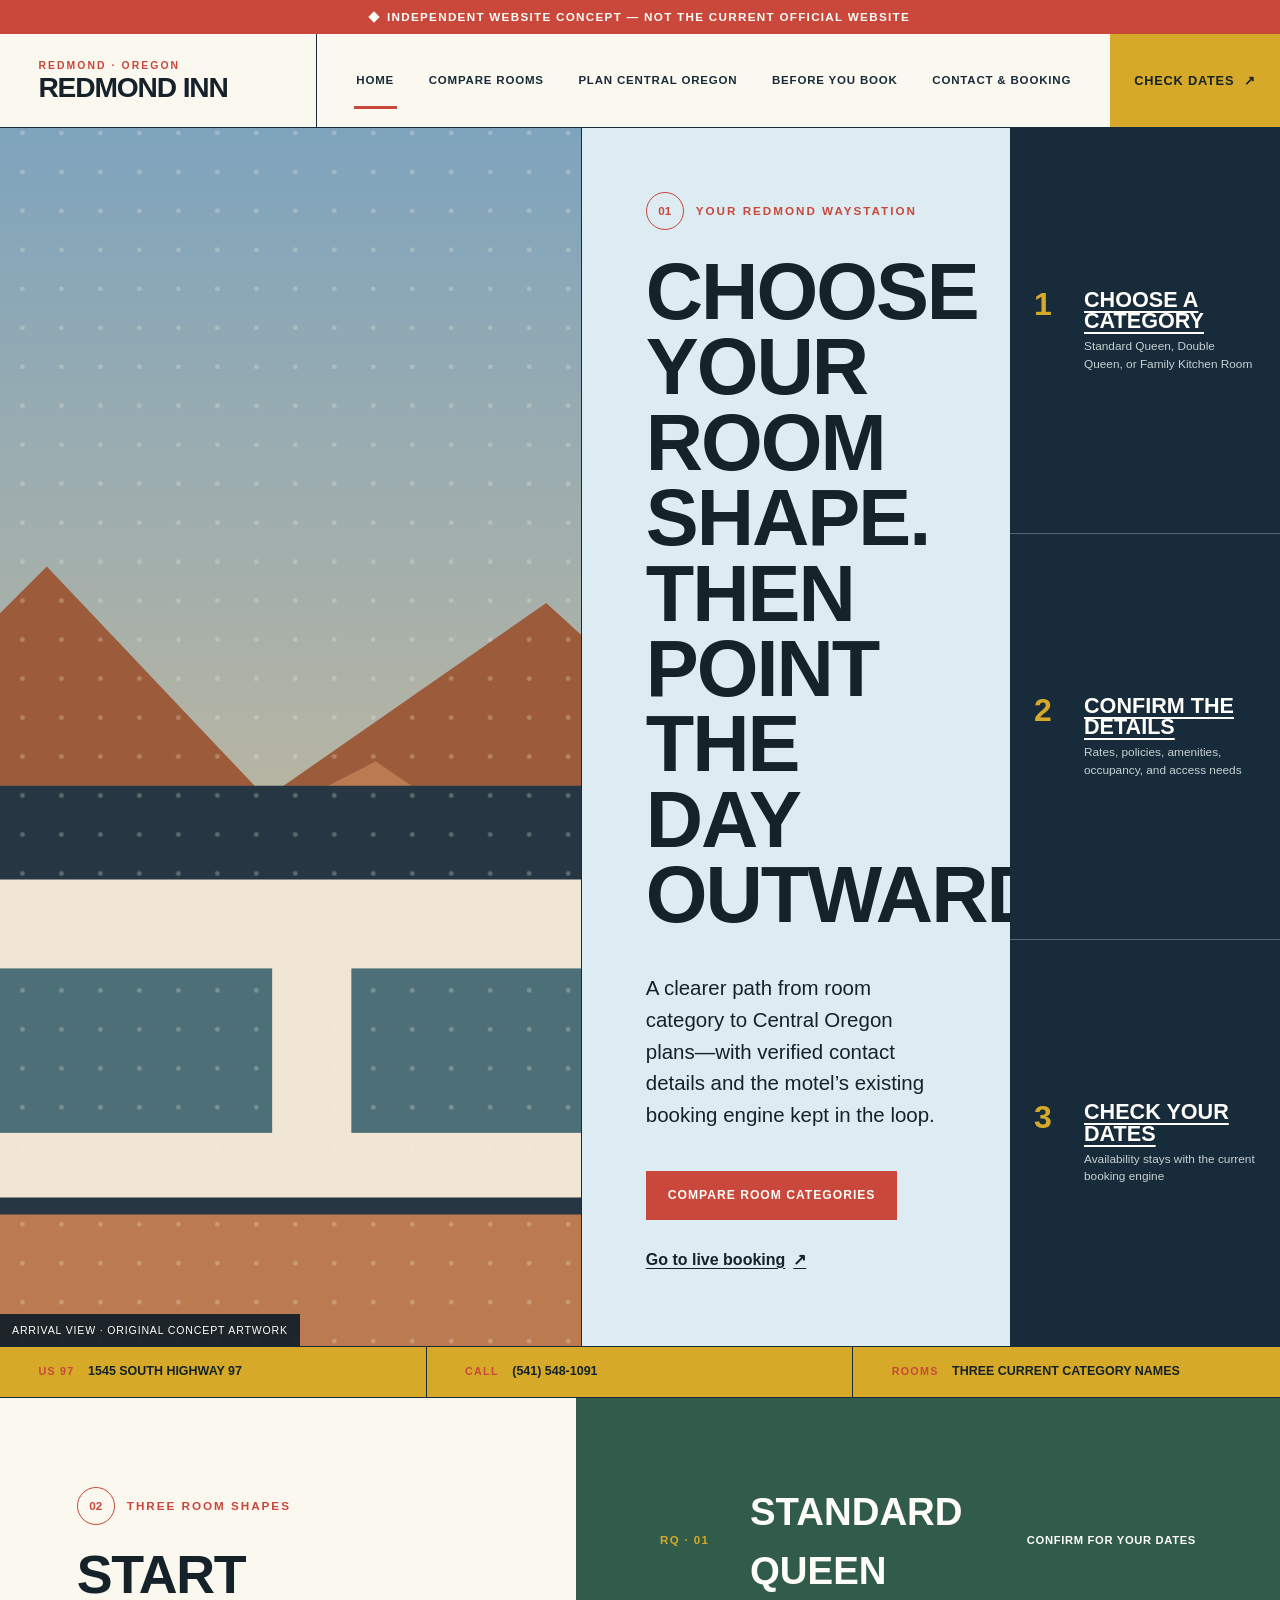
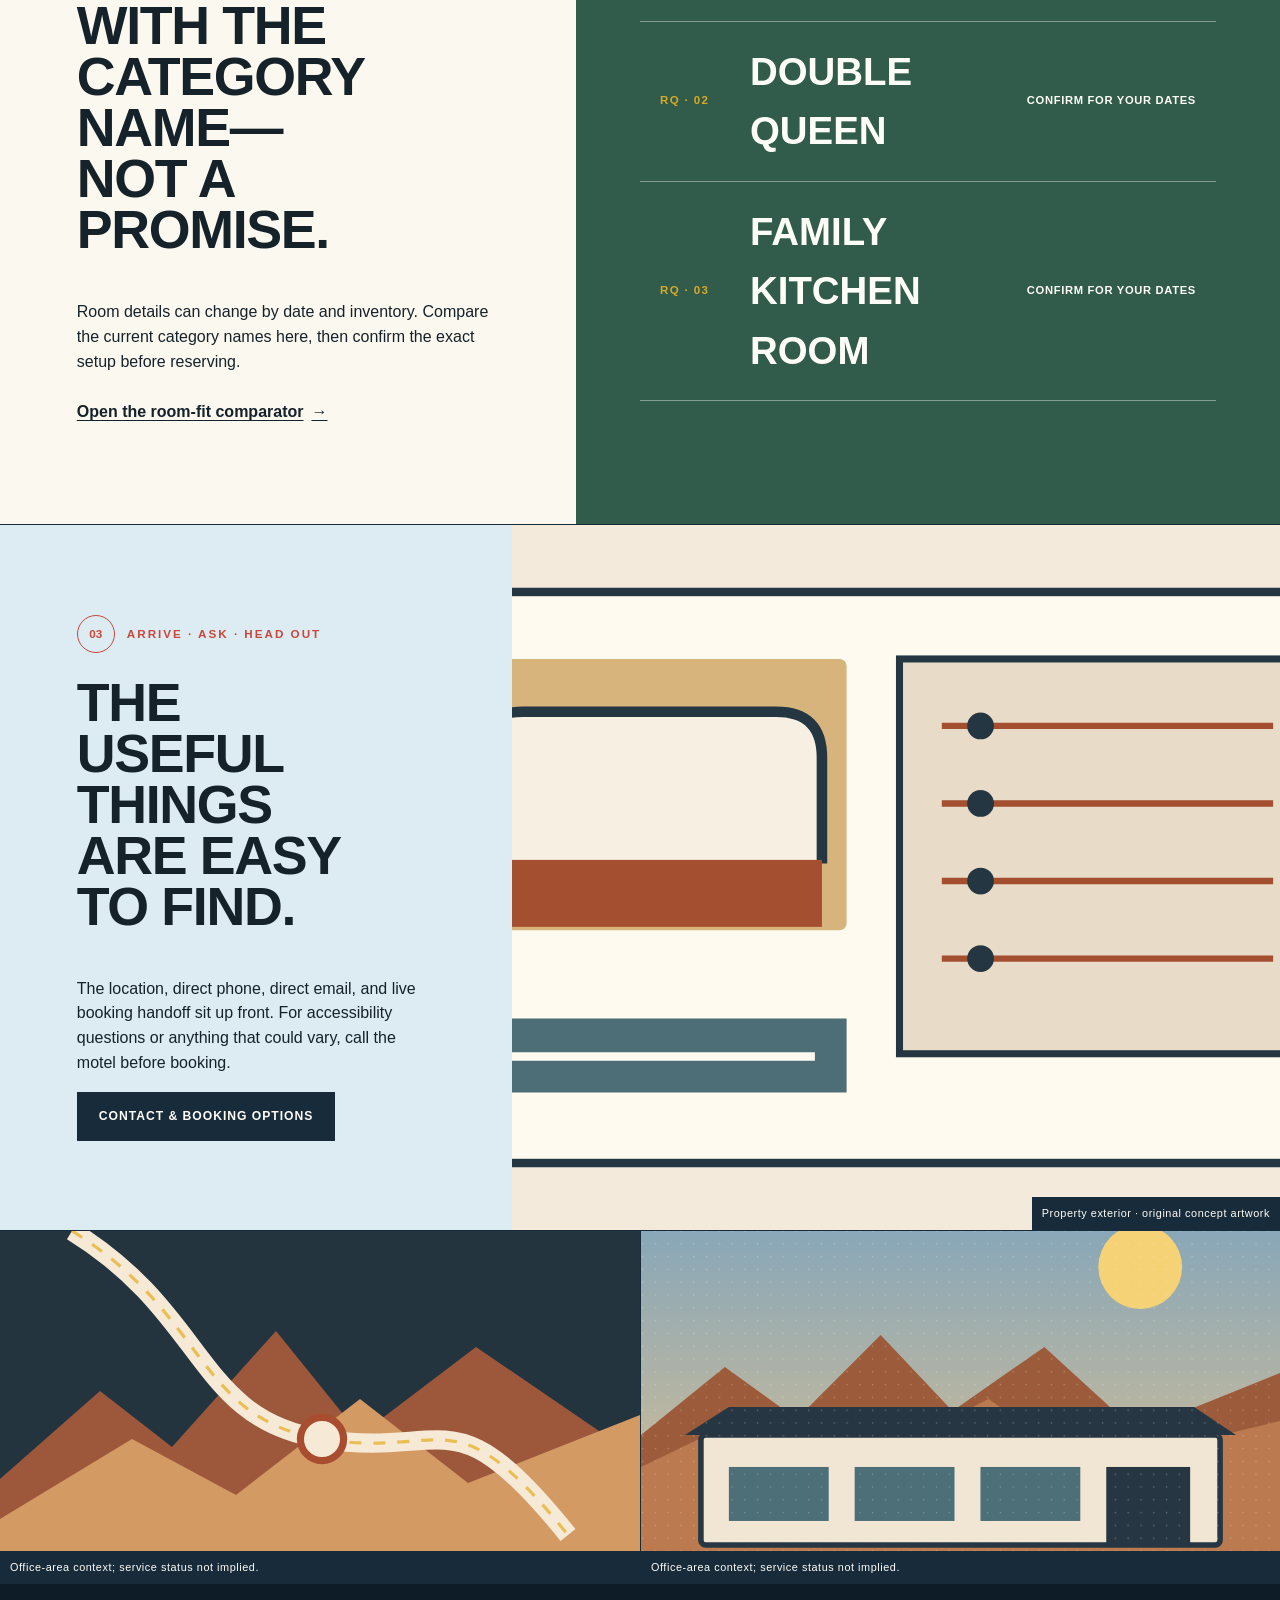
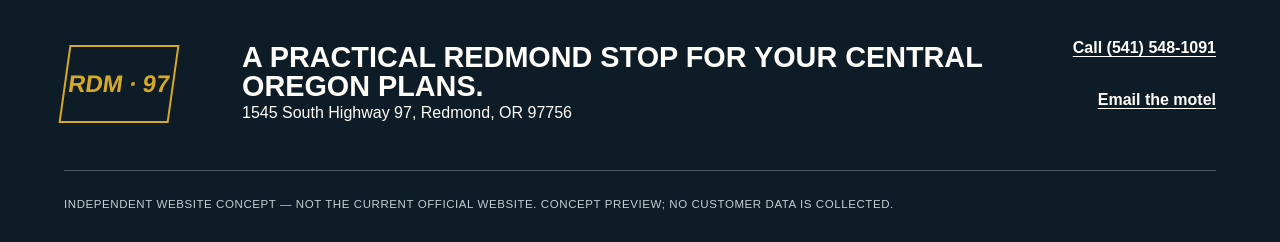
==== commit 88bacac9: "Clarify public concept labels" ====
--- a/index.html
+++ b/index.html
@@ -7,8 +7,8 @@
   <meta name="googlebot" content="noindex, nofollow, noarchive">
   <meta name="referrer" content="no-referrer">
   <meta http-equiv="X-UA-Compatible" content="IE=edge">
-  <title>Redmond Inn | Private Owner-Review Concept</title>
-  <meta name="description" content="Private, undeployed website concept for Redmond Inn in Redmond, Oregon.">
+  <title>Redmond Inn | Independent Concept Preview</title>
+  <meta name="description" content="Independent, nonfunctional website concept for Redmond Inn in Redmond, Oregon.">
   <link rel="stylesheet" href="./assets/styles.css">
 </head>
 <body data-route="home">
@@ -28,7 +28,7 @@
     <section class="home-masthead" aria-labelledby="home-title">
       <div class="masthead-photo">
         <img class="hero-image" src="assets/public-art/desert-waystation.svg" alt="Redmond Inn motel exterior and roadside sign" loading="lazy" decoding="async">
-        <p class="photo-label">Arrival view · private owner-review photo</p>
+        <p class="photo-label">Arrival view · original concept artwork</p>
       </div>
       <div class="masthead-copy">
         <p class="route-eyebrow"><span>01</span>Your Redmond waystation</p>
@@ -77,7 +77,7 @@
       </div>
       <figure class="arrival-wide">
         <img class="wide-image" src="assets/public-art/room-ledger.svg" alt="Long exterior view of the two-story Redmond Inn motel" loading="lazy" decoding="async">
-        <figcaption>Property exterior · private owner-review photo</figcaption>
+        <figcaption>Property exterior · original concept artwork</figcaption>
       </figure>
       <div class="office-pair">
         <figure><img class="" src="assets/public-art/central-oregon-route.svg" alt="Redmond Inn office area with counter and tables" loading="lazy" decoding="async"><figcaption>Office-area context; service status not implied.</figcaption></figure>
@@ -95,7 +95,7 @@
         <a href="tel:+15415481091">Call (541) 548-1091</a>
         <a href="mailto:redmond_inn@yahoo.com">Email the motel</a>
       </div>
-      <p class="footer-concept">Independent website concept — not the current official website. Private, undeployed owner review. Staged photography is not cleared for publication.</p>
+      <p class="footer-concept">Independent website concept — not the current official website. Concept preview; no customer data is collected.</p>
     </footer>
     <script src="./assets/site.js" defer></script>
 </body>
